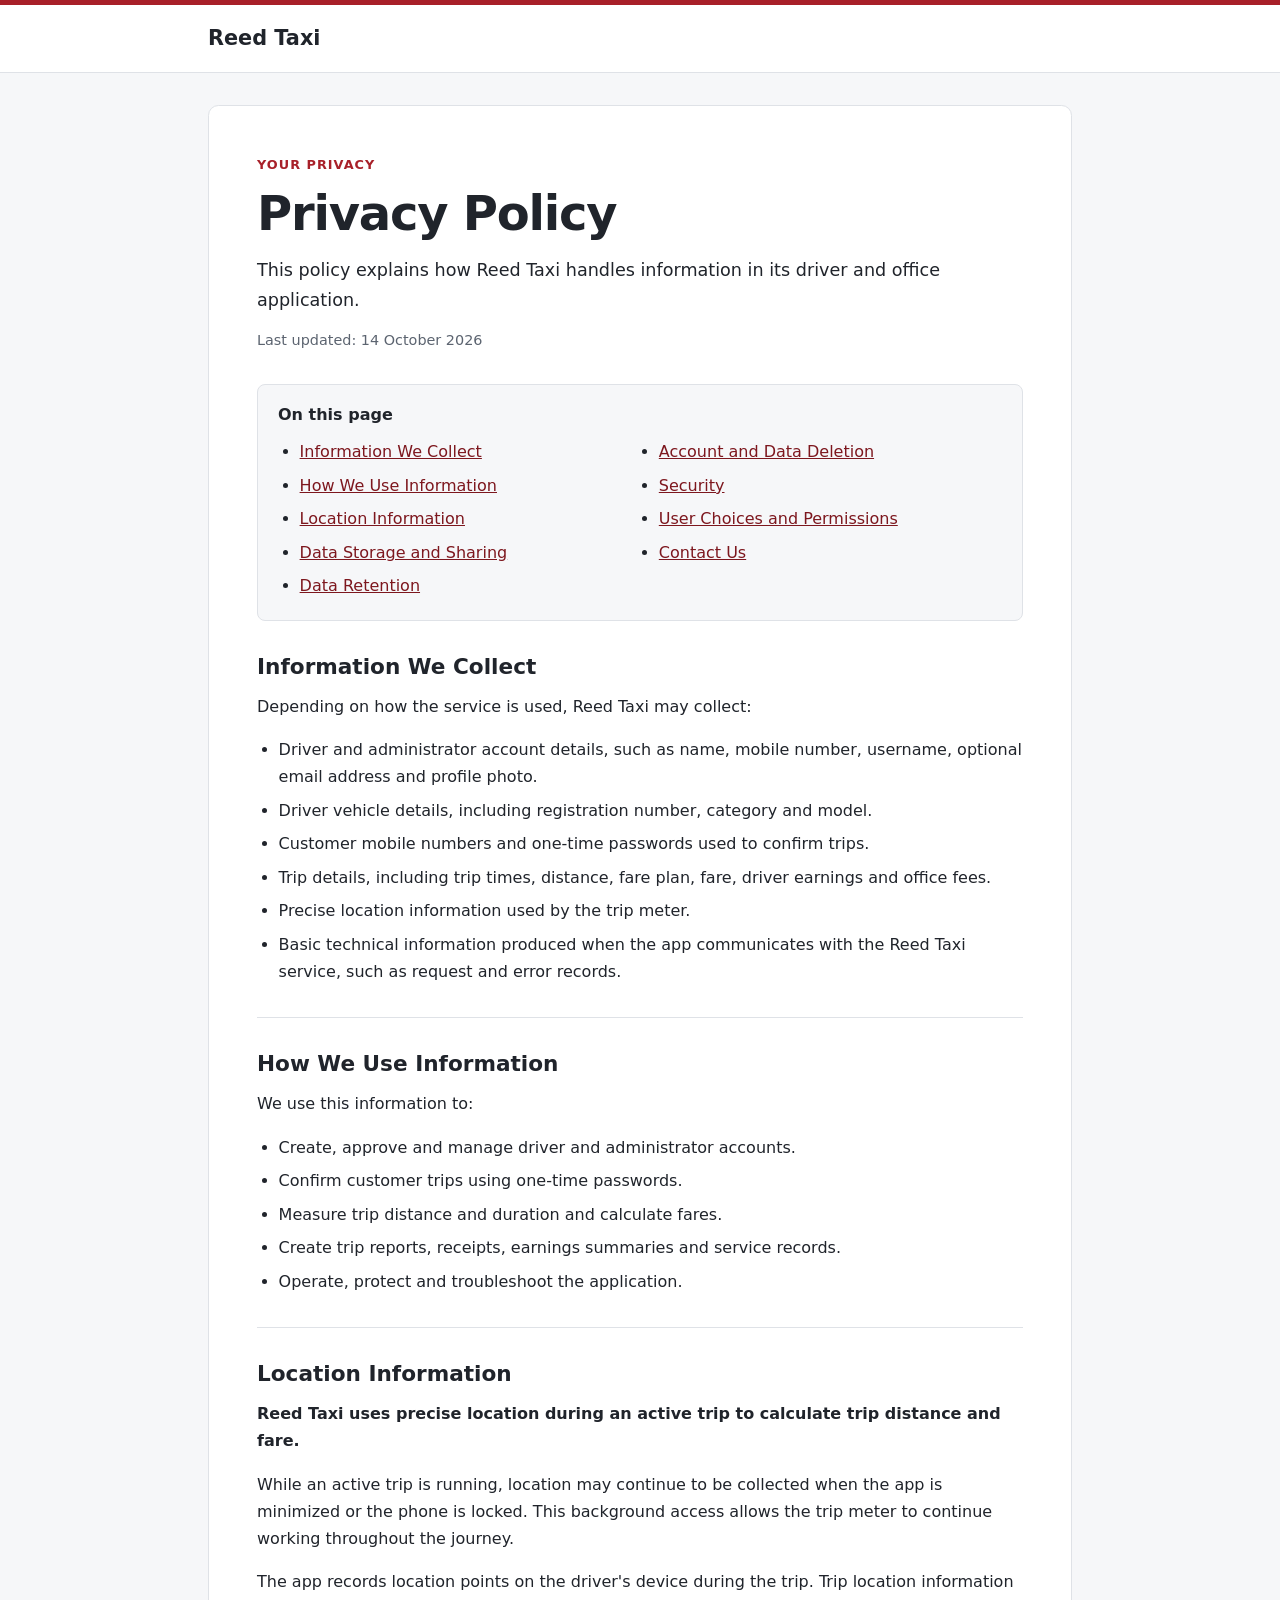
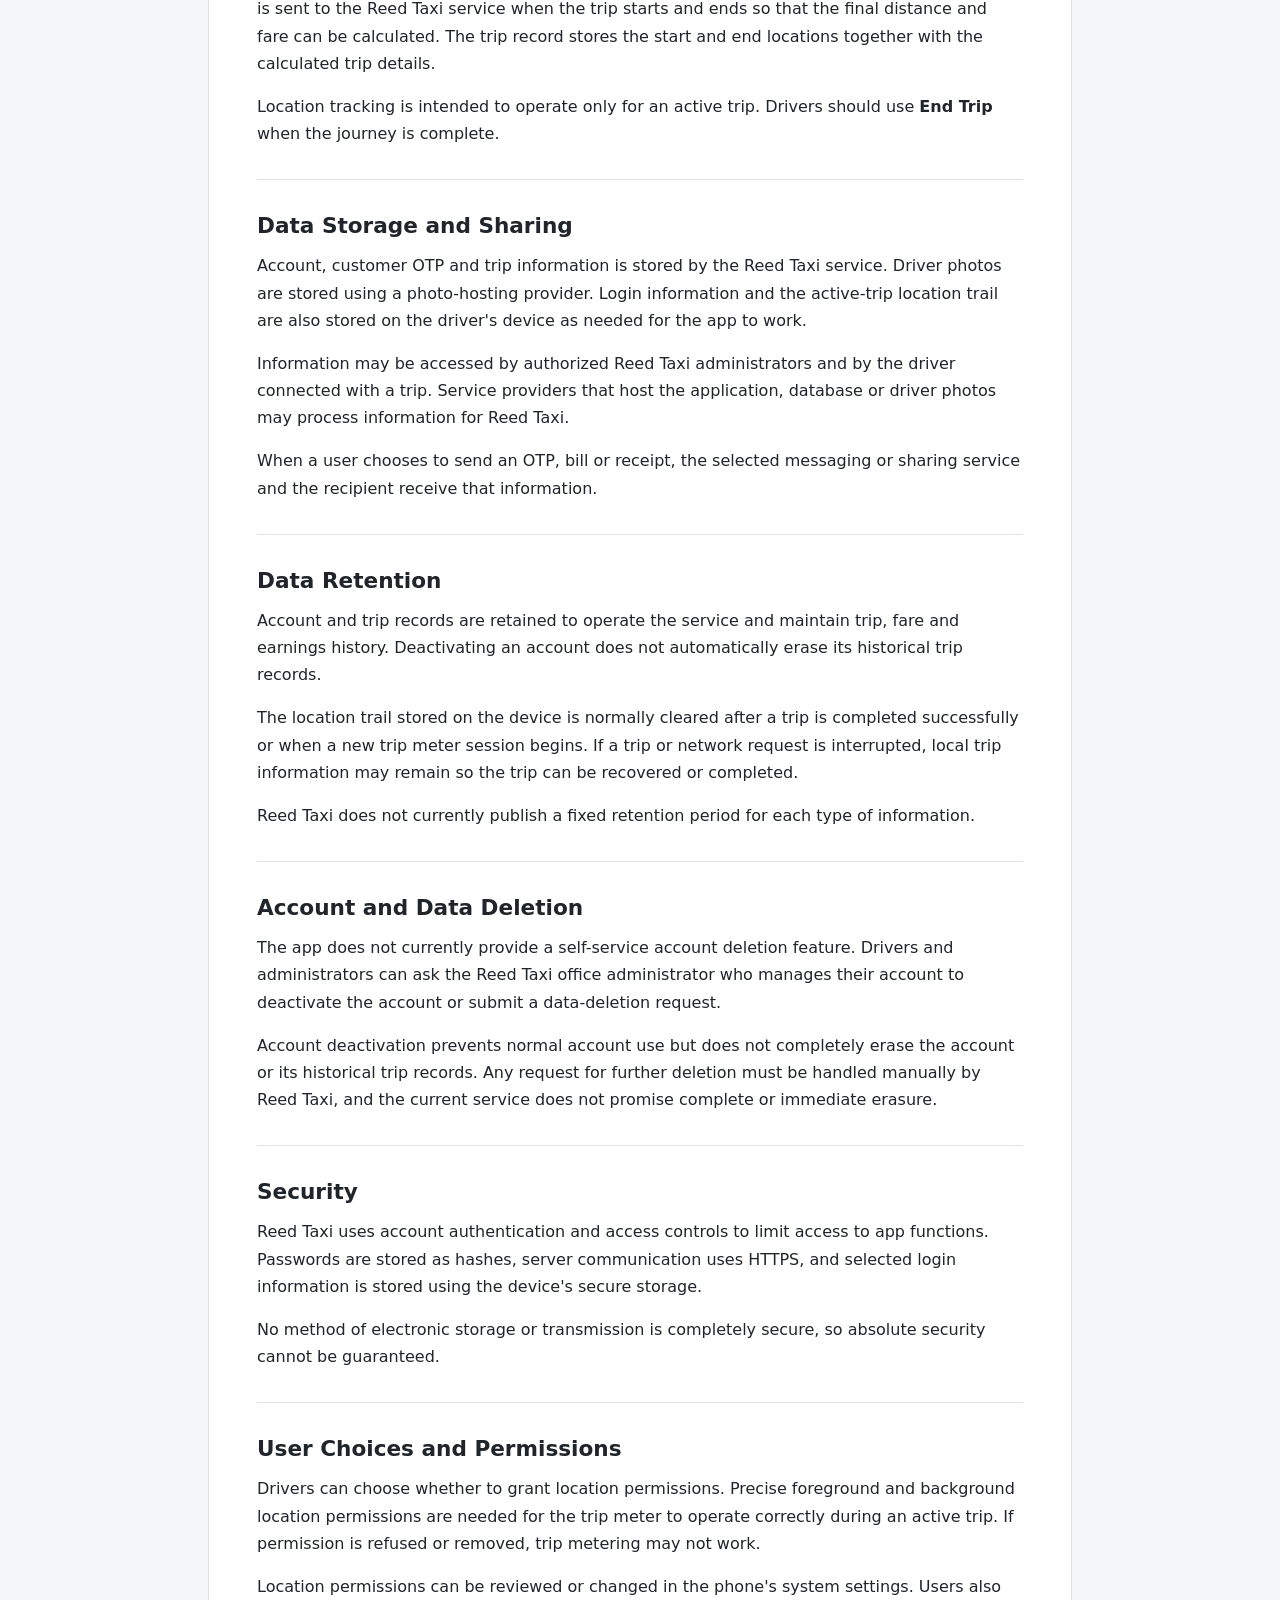
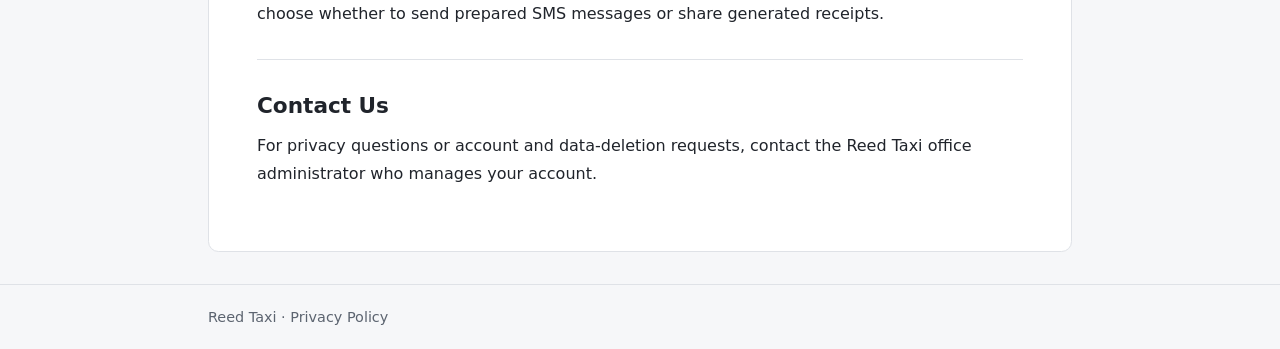
==== index.html @ c5040ed3 "Add Reed Taxi privacy policy" ====
<!DOCTYPE html>
<html lang="en">
<head>
  <meta charset="utf-8" />
  <meta name="viewport" content="width=device-width, initial-scale=1" />
  <meta name="description" content="Privacy Policy for the Reed Taxi driver and office application." />
  <title>Privacy Policy | Reed Taxi</title>
  <link rel="stylesheet" href="styles.css" />
</head>
<body>
  <a class="skip-link" href="#main">Skip to content</a>

  <header class="site-header">
    <div class="container">
      <a class="brand" href="index.html">Reed Taxi</a>
    </div>
  </header>

  <main class="container" id="main">
    <article class="policy">
      <header class="policy-header">
        <p class="eyebrow">Your privacy</p>
        <h1>Privacy Policy</h1>
        <p class="intro">This policy explains how Reed Taxi handles information in its driver and office application.</p>
        <p class="updated">Last updated: <time datetime="2026-10-14">14 October 2026</time></p>
      </header>

      <nav class="contents" aria-label="Privacy Policy sections">
        <h2>On this page</h2>
        <ul>
          <li><a href="#information">Information We Collect</a></li>
          <li><a href="#use">How We Use Information</a></li>
          <li><a href="#location">Location Information</a></li>
          <li><a href="#storage">Data Storage and Sharing</a></li>
          <li><a href="#retention">Data Retention</a></li>
          <li><a href="#deletion">Account and Data Deletion</a></li>
          <li><a href="#security">Security</a></li>
          <li><a href="#choices">User Choices and Permissions</a></li>
          <li><a href="#contact">Contact Us</a></li>
        </ul>
      </nav>

      <section id="information">
        <h2>Information We Collect</h2>
        <p>Depending on how the service is used, Reed Taxi may collect:</p>
        <ul>
          <li>Driver and administrator account details, such as name, mobile number, username, optional email address and profile photo.</li>
          <li>Driver vehicle details, including registration number, category and model.</li>
          <li>Customer mobile numbers and one-time passwords used to confirm trips.</li>
          <li>Trip details, including trip times, distance, fare plan, fare, driver earnings and office fees.</li>
          <li>Precise location information used by the trip meter.</li>
          <li>Basic technical information produced when the app communicates with the Reed Taxi service, such as request and error records.</li>
        </ul>
      </section>

      <section id="use">
        <h2>How We Use Information</h2>
        <p>We use this information to:</p>
        <ul>
          <li>Create, approve and manage driver and administrator accounts.</li>
          <li>Confirm customer trips using one-time passwords.</li>
          <li>Measure trip distance and duration and calculate fares.</li>
          <li>Create trip reports, receipts, earnings summaries and service records.</li>
          <li>Operate, protect and troubleshoot the application.</li>
        </ul>
      </section>

      <section id="location">
        <h2>Location Information</h2>
        <p><strong>Reed Taxi uses precise location during an active trip to calculate trip distance and fare.</strong></p>
        <p>While an active trip is running, location may continue to be collected when the app is minimized or the phone is locked. This background access allows the trip meter to continue working throughout the journey.</p>
        <p>The app records location points on the driver's device during the trip. Trip location information is sent to the Reed Taxi service when the trip starts and ends so that the final distance and fare can be calculated. The trip record stores the start and end locations together with the calculated trip details.</p>
        <p>Location tracking is intended to operate only for an active trip. Drivers should use <strong>End Trip</strong> when the journey is complete.</p>
      </section>

      <section id="storage">
        <h2>Data Storage and Sharing</h2>
        <p>Account, customer OTP and trip information is stored by the Reed Taxi service. Driver photos are stored using a photo-hosting provider. Login information and the active-trip location trail are also stored on the driver's device as needed for the app to work.</p>
        <p>Information may be accessed by authorized Reed Taxi administrators and by the driver connected with a trip. Service providers that host the application, database or driver photos may process information for Reed Taxi.</p>
        <p>When a user chooses to send an OTP, bill or receipt, the selected messaging or sharing service and the recipient receive that information.</p>
      </section>

      <section id="retention">
        <h2>Data Retention</h2>
        <p>Account and trip records are retained to operate the service and maintain trip, fare and earnings history. Deactivating an account does not automatically erase its historical trip records.</p>
        <p>The location trail stored on the device is normally cleared after a trip is completed successfully or when a new trip meter session begins. If a trip or network request is interrupted, local trip information may remain so the trip can be recovered or completed.</p>
        <p>Reed Taxi does not currently publish a fixed retention period for each type of information.</p>
      </section>

      <section id="deletion">
        <h2>Account and Data Deletion</h2>
        <p>The app does not currently provide a self-service account deletion feature. Drivers and administrators can ask the Reed Taxi office administrator who manages their account to deactivate the account or submit a data-deletion request.</p>
        <p>Account deactivation prevents normal account use but does not completely erase the account or its historical trip records. Any request for further deletion must be handled manually by Reed Taxi, and the current service does not promise complete or immediate erasure.</p>
      </section>

      <section id="security">
        <h2>Security</h2>
        <p>Reed Taxi uses account authentication and access controls to limit access to app functions. Passwords are stored as hashes, server communication uses HTTPS, and selected login information is stored using the device's secure storage.</p>
        <p>No method of electronic storage or transmission is completely secure, so absolute security cannot be guaranteed.</p>
      </section>

      <section id="choices">
        <h2>User Choices and Permissions</h2>
        <p>Drivers can choose whether to grant location permissions. Precise foreground and background location permissions are needed for the trip meter to operate correctly during an active trip. If permission is refused or removed, trip metering may not work.</p>
        <p>Location permissions can be reviewed or changed in the phone's system settings. Users also choose whether to send prepared SMS messages or share generated receipts.</p>
      </section>

      <section id="contact">
        <h2>Contact Us</h2>
        <p>For privacy questions or account and data-deletion requests, contact the Reed Taxi office administrator who manages your account.</p>
      </section>
    </article>
  </main>

  <footer class="site-footer">
    <div class="container">Reed Taxi · Privacy Policy</div>
  </footer>
</body>
</html>
---- styles.css ----
:root {
  color-scheme: light;
  --brand: #a82029;
  --brand-dark: #7d171e;
  --text: #20242b;
  --muted: #5c6470;
  --background: #f6f7f9;
  --surface: #ffffff;
  --border: #dfe2e7;
}

* { box-sizing: border-box; }

html { scroll-behavior: smooth; }

body {
  margin: 0;
  background: var(--background);
  color: var(--text);
  font-family: system-ui, -apple-system, BlinkMacSystemFont, "Segoe UI", sans-serif;
  font-size: 1rem;
  line-height: 1.7;
}

a { color: var(--brand-dark); }
a:hover { color: var(--brand); }
a:focus-visible { outline: 3px solid var(--brand); outline-offset: 3px; }

.container {
  width: min(100% - 2rem, 54rem);
  margin-inline: auto;
}

.skip-link {
  position: absolute;
  top: -5rem;
  left: 1rem;
  z-index: 2;
  padding: 0.65rem 1rem;
  background: var(--surface);
}

.skip-link:focus { top: 1rem; }

.site-header {
  border-top: 5px solid var(--brand);
  border-bottom: 1px solid var(--border);
  background: var(--surface);
}

.site-header .container { padding-block: 1rem; }

.brand {
  color: var(--text);
  font-size: 1.3rem;
  font-weight: 750;
  text-decoration: none;
}

.policy {
  margin-block: 2rem;
  padding: clamp(1.25rem, 4vw, 3rem);
  border: 1px solid var(--border);
  border-radius: 0.65rem;
  background: var(--surface);
}

.policy-header { margin-bottom: 2rem; }

.eyebrow {
  margin: 0 0 0.35rem;
  color: var(--brand);
  font-size: 0.8rem;
  font-weight: 700;
  letter-spacing: 0.08em;
  text-transform: uppercase;
}

h1, h2 { line-height: 1.3; }

h1 {
  margin: 0 0 0.75rem;
  font-size: clamp(2rem, 7vw, 3rem);
  letter-spacing: -0.025em;
}

h2 {
  margin: 0 0 0.75rem;
  font-size: 1.35rem;
}

.intro { margin: 0; font-size: 1.1rem; }
.updated { margin: 0.75rem 0 0; color: var(--muted); font-size: 0.9rem; }

.contents {
  margin-bottom: 2rem;
  padding: 1.25rem;
  border: 1px solid var(--border);
  border-radius: 0.5rem;
  background: var(--background);
}

.contents h2 { font-size: 1rem; }
.contents ul { columns: 2; margin: 0; }
.contents li { break-inside: avoid; }

section { scroll-margin-top: 1rem; }
section + section { margin-top: 2rem; padding-top: 2rem; border-top: 1px solid var(--border); }
p { margin: 0 0 1rem; }
ul { padding-left: 1.35rem; }
li + li { margin-top: 0.4rem; }

.site-footer {
  padding-block: 1.25rem;
  border-top: 1px solid var(--border);
  color: var(--muted);
  font-size: 0.9rem;
}

@media (max-width: 38rem) {
  .contents ul { columns: 1; }
  .policy { margin-block: 1rem; }
}

@media print {
  body { background: #fff; color: #000; }
  .site-header, .site-footer, .skip-link, .contents { display: none; }
  .container { width: 100%; max-width: none; }
  .policy { margin: 0; padding: 0; border: 0; }
  section + section { break-inside: auto; }
  h2 { break-after: avoid; }
}
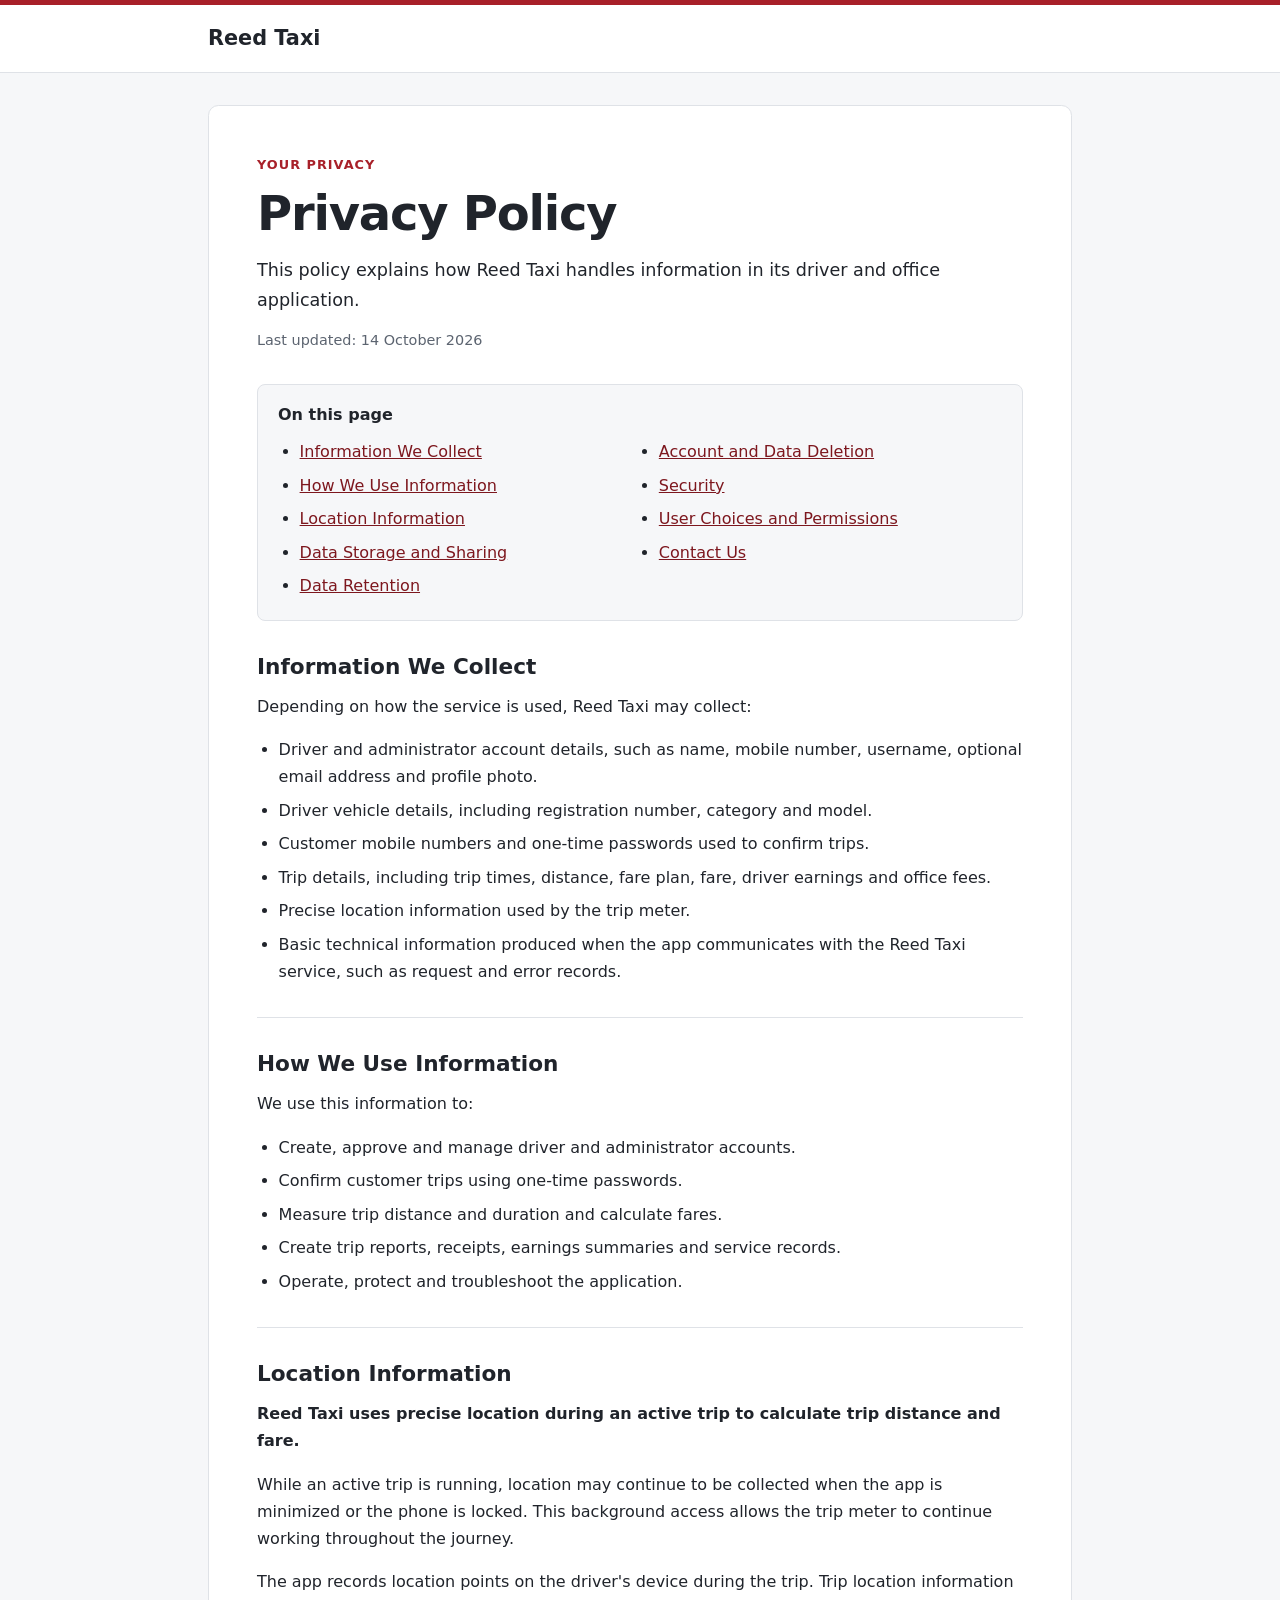
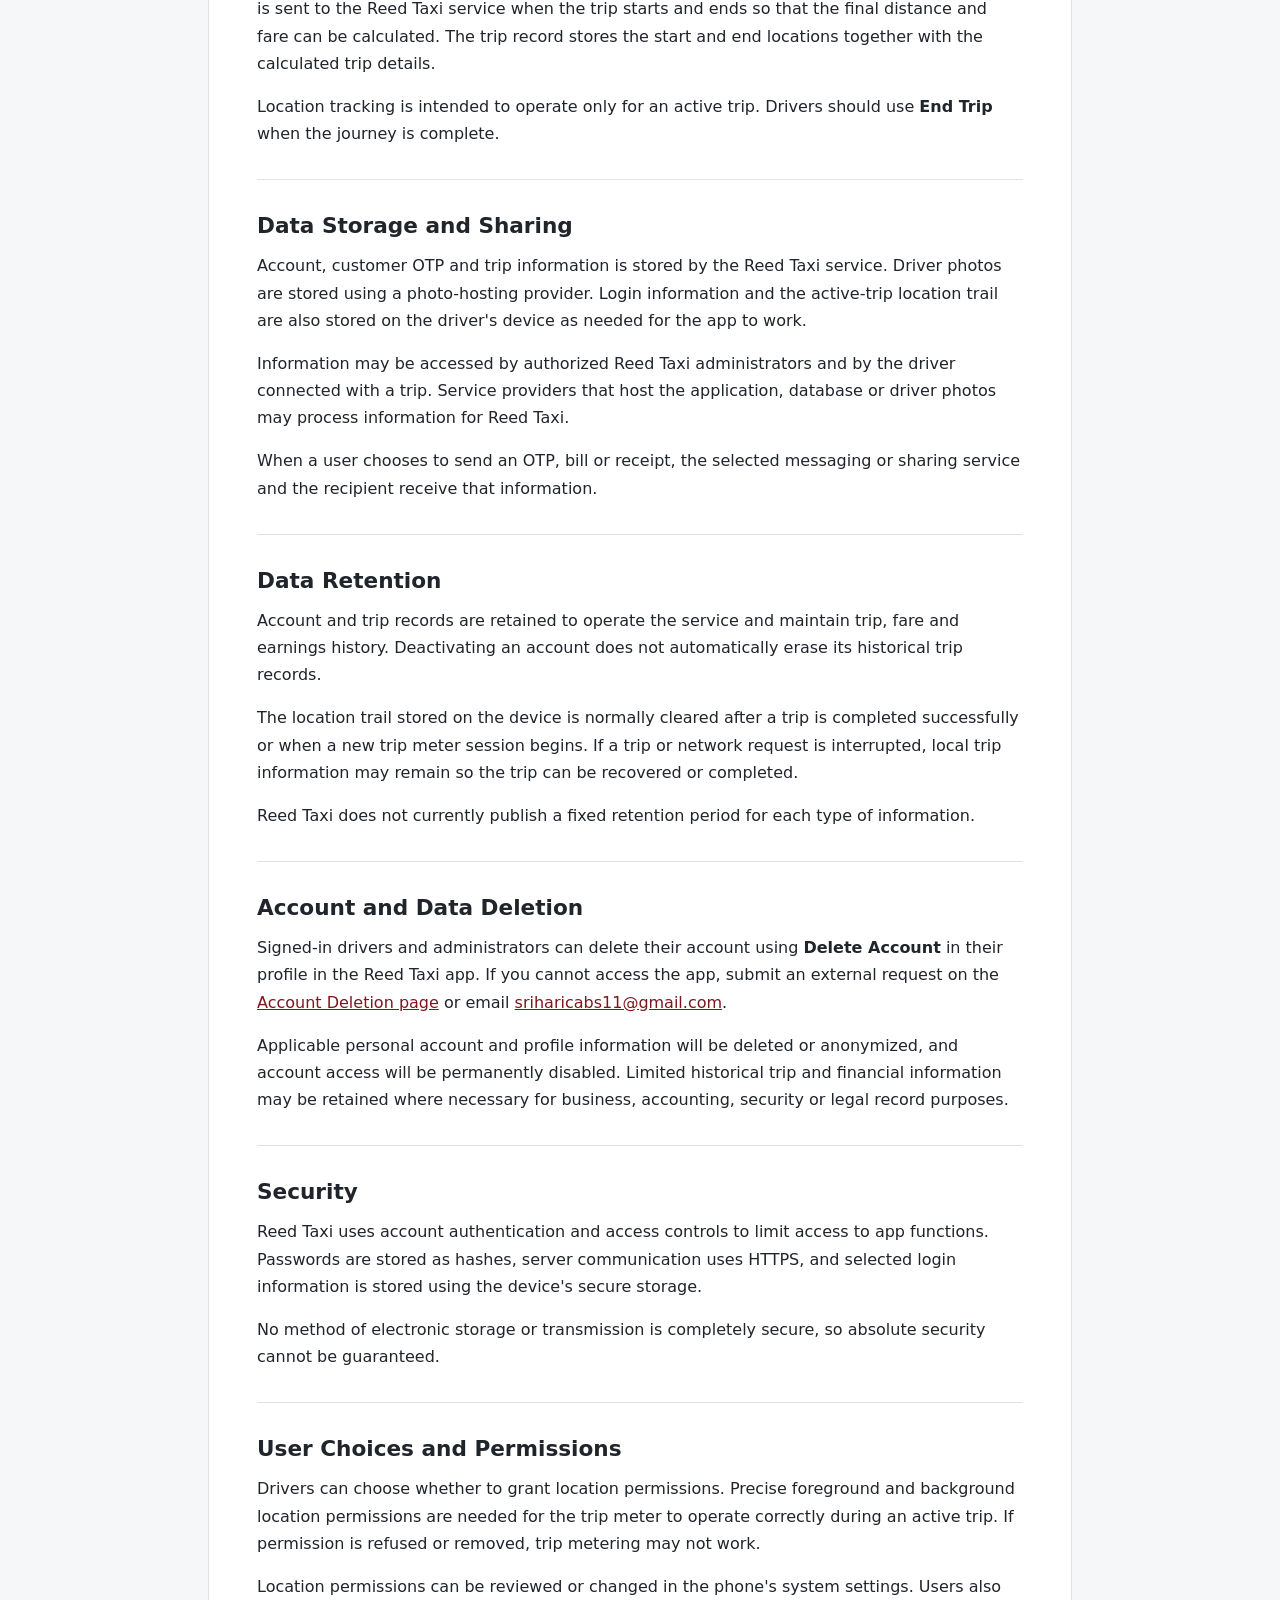
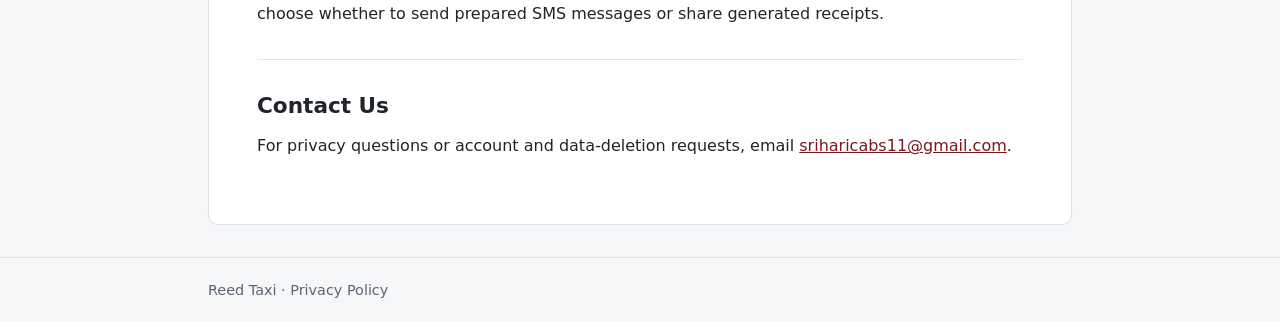
==== commit 12a5e8a2: "Add Reed Taxi account deletion request page" ====
--- a/index.html
+++ b/index.html
@@ -89,8 +89,8 @@
 
       <section id="deletion">
         <h2>Account and Data Deletion</h2>
-        <p>The app does not currently provide a self-service account deletion feature. Drivers and administrators can ask the Reed Taxi office administrator who manages their account to deactivate the account or submit a data-deletion request.</p>
-        <p>Account deactivation prevents normal account use but does not completely erase the account or its historical trip records. Any request for further deletion must be handled manually by Reed Taxi, and the current service does not promise complete or immediate erasure.</p>
+        <p>Signed-in drivers and administrators can delete their account using <strong>Delete Account</strong> in their profile in the Reed Taxi app. If you cannot access the app, submit an external request on the <a href="https://reed-taxi-privacy.pages.dev/delete-account/">Account Deletion page</a> or email <a href="mailto:sriharicabs11@gmail.com">sriharicabs11@gmail.com</a>.</p>
+        <p>Applicable personal account and profile information will be deleted or anonymized, and account access will be permanently disabled. Limited historical trip and financial information may be retained where necessary for business, accounting, security or legal record purposes.</p>
       </section>
 
       <section id="security">
@@ -107,7 +107,7 @@
 
       <section id="contact">
         <h2>Contact Us</h2>
-        <p>For privacy questions or account and data-deletion requests, contact the Reed Taxi office administrator who manages your account.</p>
+        <p>For privacy questions or account and data-deletion requests, email <a href="mailto:sriharicabs11@gmail.com">sriharicabs11@gmail.com</a>.</p>
       </section>
     </article>
   </main>
--- a/styles.css
+++ b/styles.css
@@ -92,6 +92,18 @@
 .intro { margin: 0; font-size: 1.1rem; }
 .updated { margin: 0.75rem 0 0; color: var(--muted); font-size: 0.9rem; }
 
+.button {
+  display: inline-block;
+  padding: 0.75rem 1.1rem;
+  border-radius: 0.45rem;
+  background: var(--brand);
+  color: #fff;
+  font-weight: 700;
+  text-decoration: none;
+}
+
+.button:hover { background: var(--brand-dark); color: #fff; }
+
 .contents {
   margin-bottom: 2rem;
   padding: 1.25rem;
@@ -124,7 +136,7 @@
 
 @media print {
   body { background: #fff; color: #000; }
-  .site-header, .site-footer, .skip-link, .contents { display: none; }
+  .site-header, .site-footer, .skip-link, .contents, .button { display: none; }
   .container { width: 100%; max-width: none; }
   .policy { margin: 0; padding: 0; border: 0; }
   section + section { break-inside: auto; }
